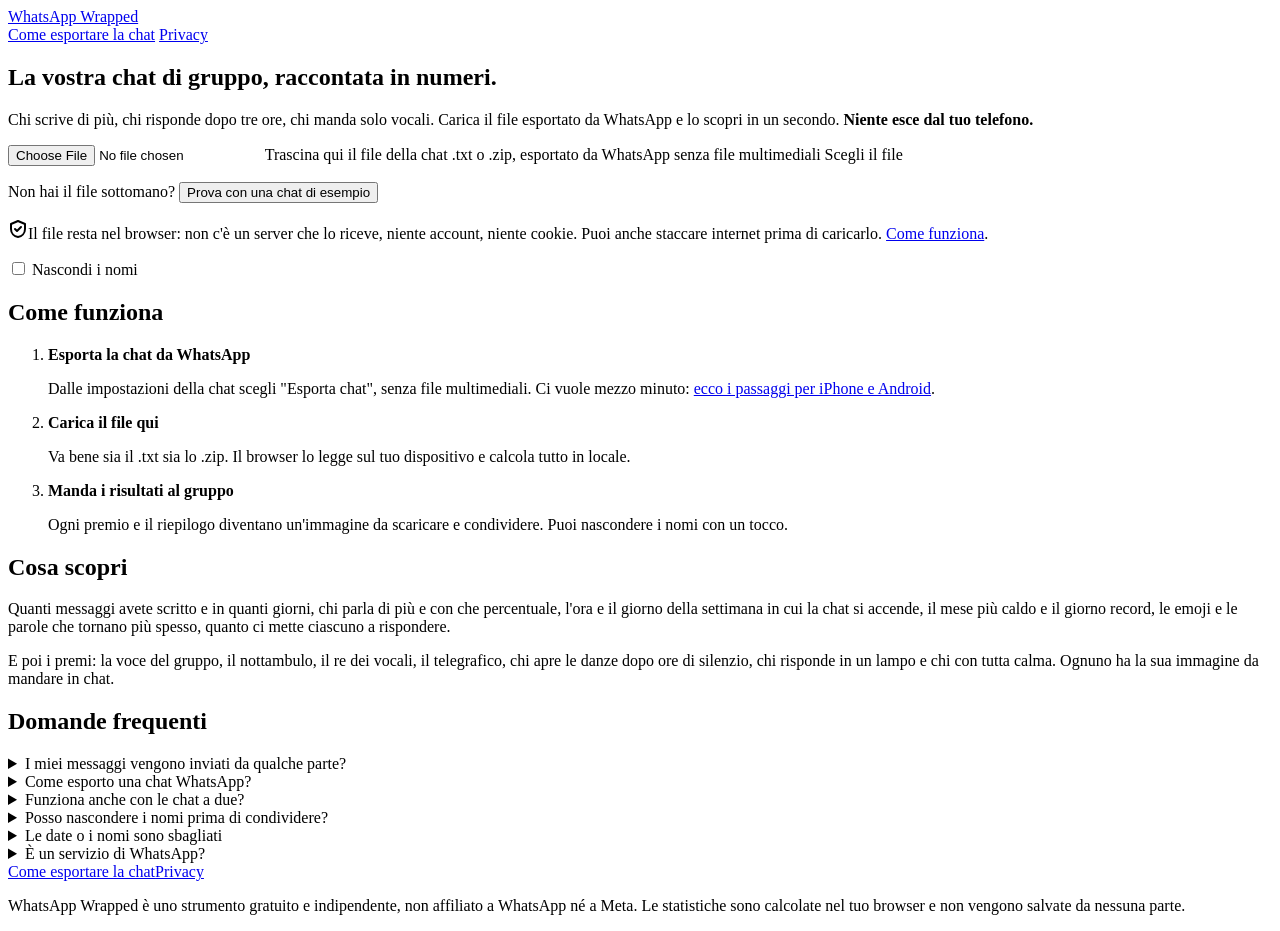
==== index.html @ 647332cc "Pubblica WhatsApp Wrapped" ====
<!doctype html>
<html lang="it">
<head>
<meta charset="utf-8">
<meta name="viewport" content="width=device-width, initial-scale=1">
<title>WhatsApp Wrapped: le statistiche della tua chat di gruppo</title>
<meta name="description" content="Carica l'esportazione di una chat WhatsApp e scopri chi scrive di più, l'ora di punta, le emoji preferite e i premi del gruppo. Gratis, in italiano, tutto nel browser: nessun dato viene inviato.">
<link rel="canonical" href="https://strumentigratisitalia.github.io/whatsapp-wrapped/">
<meta property="og:type" content="website">
<meta property="og:title" content="WhatsApp Wrapped: le statistiche della tua chat di gruppo">
<meta property="og:description" content="Chi scrive di più? Chi risponde dopo tre ore? Carica la chat e scoprilo. Gratis e senza inviare niente a nessuno.">
<meta property="og:url" content="https://strumentigratisitalia.github.io/whatsapp-wrapped/">
<meta property="og:image" content="https://strumentigratisitalia.github.io/whatsapp-wrapped/og.png">
<meta property="og:locale" content="it_IT">
<meta name="twitter:card" content="summary_large_image">
<meta name="theme-color" content="#1b1038">
<link rel="icon" href="favicon.svg" type="image/svg+xml">
<link rel="preconnect" href="https://fonts.googleapis.com">
<link rel="preconnect" href="https://fonts.gstatic.com" crossorigin>
<link href="https://fonts.googleapis.com/css2?family=Syne:wght@800&family=Instrument+Sans:wght@400;500;600;700&display=swap" rel="stylesheet">
<link rel="stylesheet" href="style.css">
<script type="application/ld+json">
{"@context":"https://schema.org","@graph":[
{"@type":"WebApplication","name":"WhatsApp Wrapped","url":"https://strumentigratisitalia.github.io/whatsapp-wrapped/","applicationCategory":"UtilitiesApplication","operatingSystem":"Any","inLanguage":"it","isAccessibleForFree":true,"offers":{"@type":"Offer","price":"0","priceCurrency":"EUR"},"description":"Statistiche e premi di una chat WhatsApp a partire dal file esportato, calcolati nel browser senza inviare dati."},
{"@type":"FAQPage","mainEntity":[
{"@type":"Question","name":"I miei messaggi vengono inviati da qualche parte?","acceptedAnswer":{"@type":"Answer","text":"No. Il file viene letto dal browser sul tuo dispositivo e le statistiche sono calcolate lì. Il sito non ha un server che riceve dati, non usa cookie e non chiede registrazioni."}},
{"@type":"Question","name":"Come esporto una chat WhatsApp?","acceptedAnswer":{"@type":"Answer","text":"Apri la chat, tocca il nome del gruppo o i tre puntini, scegli Altro, poi Esporta chat e Senza file multimediali. Salva il file .txt o .zip e caricalo qui. La guida completa per iPhone e Android è nella pagina Come esportare la chat."}},
{"@type":"Question","name":"Funziona anche con le chat a due?","acceptedAnswer":{"@type":"Answer","text":"Sì. Con due persone vedi comunque classifica, orari, emoji, parole e i premi; con i gruppi numerosi i premi diventano più divertenti."}},
{"@type":"Question","name":"Posso nascondere i nomi prima di condividere?","acceptedAnswer":{"@type":"Answer","text":"Sì, c'è un interruttore che sostituisce i nomi con Persona 1, Persona 2 e così via, anche nelle immagini da scaricare."}}
]}]}
</script>
<script data-goatcounter="https://strumentigratisitalia.goatcounter.com/count" async src="//gc.zgo.at/count.js"></script>
</head>
<body>
<header class="cont testata">
  <a class="marchio" href="./"><span class="bolla" aria-hidden="true"></span>WhatsApp Wrapped</a>
  <nav aria-label="Pagine">
    <a href="come-esportare/">Come esportare la chat</a>
    <a href="privacy/">Privacy</a>
  </nav>
</header>

<main>
  <section class="cont hero">
    <h1>La vostra chat di gruppo, raccontata in numeri.</h1>
    <p class="sotto">Chi scrive di più, chi risponde dopo tre ore, chi manda solo vocali. Carica il file esportato da WhatsApp e lo scopri in un secondo. <strong>Niente esce dal tuo telefono.</strong></p>

    <div class="stretto">
      <div class="zona" id="zona">
        <input type="file" id="file" accept=".txt,.zip,text/plain,application/zip" aria-label="Carica il file della chat esportata da WhatsApp (.txt o .zip)">
        <span class="grande">Trascina qui il file della chat</span>
        <span class="piccolo">.txt o .zip, esportato da WhatsApp senza file multimediali</span>
        <span class="btn" aria-hidden="true">Scegli il file</span>
      </div>
      <p class="demo">Non hai il file sottomano? <button type="button" id="demo">Prova con una chat di esempio</button></p>
      <p class="stato" id="stato" aria-live="polite"></p>
      <div class="errore" id="errore" role="alert"></div>
      <p class="riga-privacy"><svg width="20" height="20" viewBox="0 0 20 20" fill="none" aria-hidden="true"><path d="M10 2 3 5v5c0 4.2 3 7.4 7 8 4-.6 7-3.8 7-8V5l-7-3Z" stroke="currentColor" stroke-width="2" stroke-linejoin="round"/><path d="m7 10 2 2 4-4" stroke="currentColor" stroke-width="2" stroke-linecap="round" stroke-linejoin="round"/></svg><span>Il file resta nel browser: non c'è un server che lo riceve, niente account, niente cookie. Puoi anche staccare internet prima di caricarlo. <a href="privacy/">Come funziona</a>.</span></p>
    </div>
  </section>

  <div id="risultati" aria-live="polite">
    <div class="barra">
      <div class="cont">
        <span class="nome-chat" id="nomeChat"></span>
        <label class="interruttore"><input type="checkbox" id="anonimo"> Nascondi i nomi</label>
      </div>
    </div>
    <div id="slides"></div>
  </div>

  <section class="cont passi" id="come-funziona">
    <h2>Come funziona</h2>
    <ol>
      <li><strong>Esporta la chat da WhatsApp</strong><p>Dalle impostazioni della chat scegli "Esporta chat", senza file multimediali. Ci vuole mezzo minuto: <a href="come-esportare/">ecco i passaggi per iPhone e Android</a>.</p></li>
      <li><strong>Carica il file qui</strong><p>Va bene sia il .txt sia lo .zip. Il browser lo legge sul tuo dispositivo e calcola tutto in locale.</p></li>
      <li><strong>Manda i risultati al gruppo</strong><p>Ogni premio e il riepilogo diventano un'immagine da scaricare e condividere. Puoi nascondere i nomi con un tocco.</p></li>
    </ol>
  </section>

  <section class="cont sezione">
    <h2>Cosa scopri</h2>
    <p>Quanti messaggi avete scritto e in quanti giorni, chi parla di più e con che percentuale, l'ora e il giorno della settimana in cui la chat si accende, il mese più caldo e il giorno record, le emoji e le parole che tornano più spesso, quanto ci mette ciascuno a rispondere.</p>
    <p>E poi i premi: la voce del gruppo, il nottambulo, il re dei vocali, il telegrafico, chi apre le danze dopo ore di silenzio, chi risponde in un lampo e chi con tutta calma. Ognuno ha la sua immagine da mandare in chat.</p>
  </section>

  <section class="cont sezione faq" id="faq">
    <h2>Domande frequenti</h2>
    <details><summary>I miei messaggi vengono inviati da qualche parte?</summary><p>No. Il file viene letto dal browser sul tuo dispositivo e le statistiche sono calcolate lì. Il sito non ha un server che riceve dati, non usa cookie e non chiede registrazioni. Se vuoi una prova, carica il file con la connessione spenta: funziona lo stesso.</p></details>
    <details><summary>Come esporto una chat WhatsApp?</summary><p>Apri la chat, tocca il nome del gruppo (iPhone) o i tre puntini (Android), scegli "Altro" e poi "Esporta chat", infine "Senza file multimediali". Salva il file e caricalo qui. <a href="come-esportare/">Guida completa con tutti i passaggi</a>.</p></details>
    <details><summary>Funziona anche con le chat a due?</summary><p>Sì. Con due persone vedi comunque classifica, orari, emoji, parole e i premi. Con i gruppi numerosi i premi diventano più divertenti.</p></details>
    <details><summary>Posso nascondere i nomi prima di condividere?</summary><p>Sì. L'interruttore "Nascondi i nomi" sostituisce i nomi con Persona 1, Persona 2 e così via, anche nelle immagini da scaricare.</p></details>
    <details><summary>Le date o i nomi sono sbagliati</summary><p>WhatsApp esporta le date nel formato del telefono. Il sito riconosce da solo giorno/mese e mese/giorno, orari a 12 e 24 ore, formato iPhone e Android, italiano e inglese. Se qualcosa non torna, controlla che il file sia quello originale e non una copia modificata.</p></details>
    <details><summary>È un servizio di WhatsApp?</summary><p>No. È uno strumento indipendente e gratuito, non collegato a WhatsApp o a Meta. Il nome WhatsApp è un marchio dei rispettivi proprietari.</p></details>
  </section>
</main>

<footer class="cont piede">
  <nav aria-label="Note legali"><a href="come-esportare/">Come esportare la chat</a><a href="privacy/">Privacy</a></nav>
  <p>WhatsApp Wrapped è uno strumento gratuito e indipendente, non affiliato a WhatsApp né a Meta. Le statistiche sono calcolate nel tuo browser e non vengono salvate da nessuna parte.</p>
</footer>

<div id="toast" role="status" aria-live="polite"></div>
<script src="parser.js"></script>
<script src="stats.js"></script>
<script src="demo.js"></script>
<script src="app.js"></script>
</body>
</html>
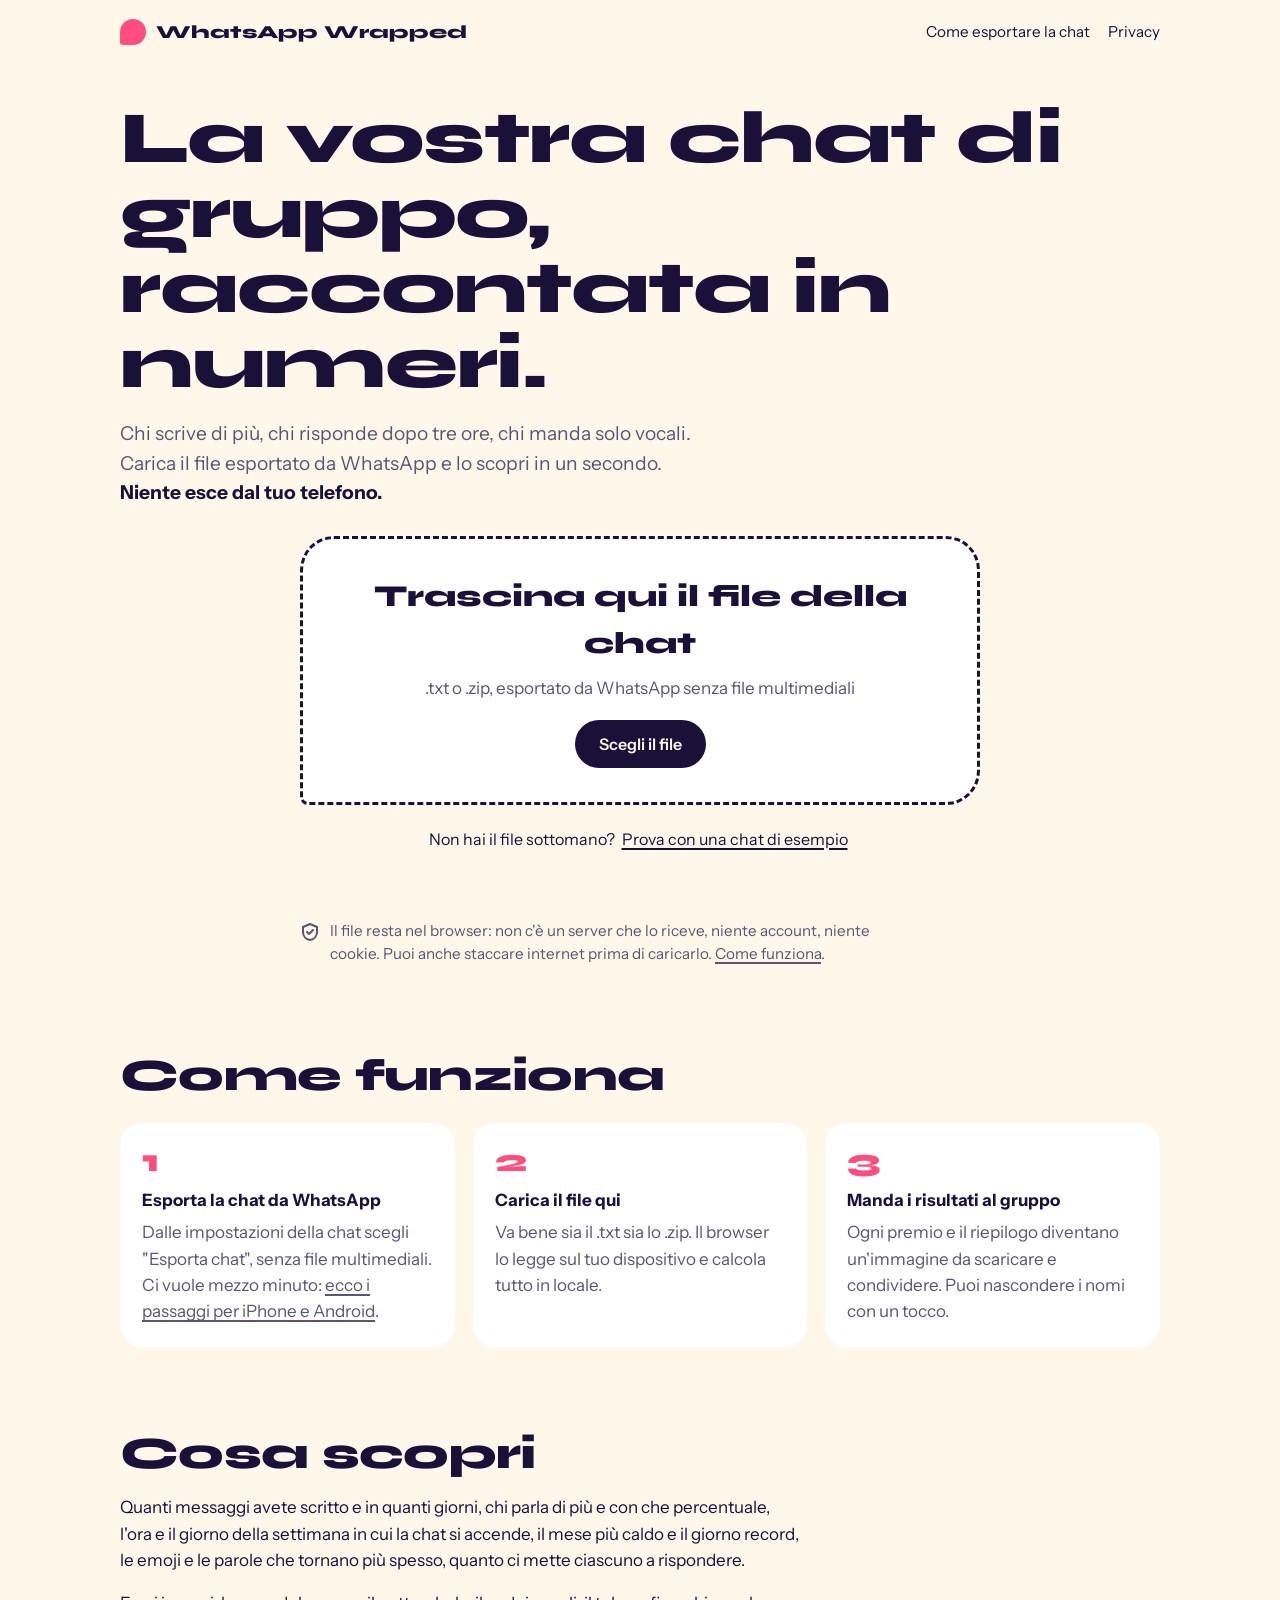
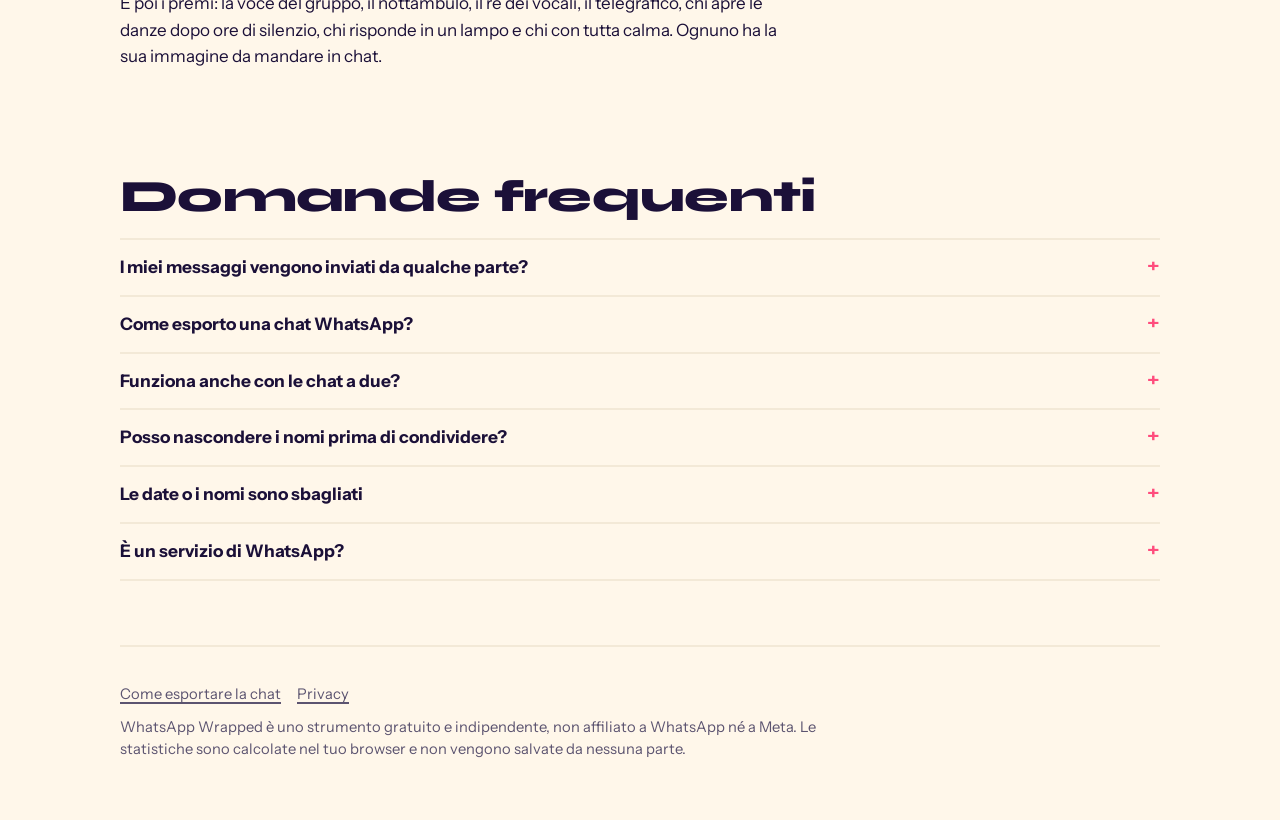
==== commit 4cc5351a: "Titolo e descrizione più corti, barre dei grafici non focalizzabili" ====
--- a/index.html
+++ b/index.html
@@ -4,7 +4,7 @@
 <meta charset="utf-8">
 <meta name="viewport" content="width=device-width, initial-scale=1">
 <title>WhatsApp Wrapped: le statistiche della tua chat di gruppo</title>
-<meta name="description" content="Carica l'esportazione di una chat WhatsApp e scopri chi scrive di più, l'ora di punta, le emoji preferite e i premi del gruppo. Gratis, in italiano, tutto nel browser: nessun dato viene inviato.">
+<meta name="description" content="Carica la chat esportata da WhatsApp e scopri chi scrive di più, l'ora di punta, le emoji e i premi del gruppo. Gratis e tutto nel browser.">
 <link rel="canonical" href="https://strumentigratisitalia.github.io/whatsapp-wrapped/">
 <meta property="og:type" content="website">
 <meta property="og:title" content="WhatsApp Wrapped: le statistiche della tua chat di gruppo">
--- a/style.css
+++ b/style.css
@@ -0,0 +1,197 @@
+:root {
+  --notte: #1b1038;
+  --notte-2: #2a1c52;
+  --panna: #fff7ea;
+  --panna-2: #f3e9d7;
+  --inchiostro-2: #5c5470;
+  --lampone: #ff4d7d;
+  --lime: #d9ff57;
+  --cielo: #8fd9ff;
+  --viola: #6d4bff;
+  --bianco: #ffffff;
+  --raggio: 22px;
+  --display: "Syne", "Arial Black", sans-serif;
+  --testo: "Instrument Sans", system-ui, sans-serif;
+}
+* { box-sizing: border-box; }
+html { scroll-behavior: smooth; }
+@media (prefers-reduced-motion: reduce) { html { scroll-behavior: auto; } *, *::before, *::after { animation: none !important; transition: none !important; } }
+body {
+  margin: 0; background: var(--panna); color: var(--notte);
+  font-family: var(--testo); font-size: 17px; line-height: 1.55;
+  -webkit-font-smoothing: antialiased;
+}
+h1, h2, h3 { font-family: var(--display); font-weight: 800; line-height: 1.02; letter-spacing: -0.015em; margin: 0; }
+h1 { font-size: clamp(2.3rem, 7.2vw, 4.6rem); }
+h2 { font-size: clamp(1.7rem, 4.6vw, 2.8rem); }
+h3 { font-size: 1.25rem; line-height: 1.2; }
+p { margin: 0 0 1em; }
+a { color: inherit; text-decoration-thickness: 2px; text-underline-offset: 3px; }
+a:hover { color: var(--viola); }
+:focus-visible { outline: 3px solid var(--viola); outline-offset: 3px; border-radius: 6px; }
+.sr-only { position: absolute; width: 1px; height: 1px; overflow: hidden; clip: rect(0 0 0 0); white-space: nowrap; }
+.cont { width: min(100% - 32px, 1040px); margin-inline: auto; }
+.stretto { width: min(100% - 32px, 680px); margin-inline: auto; }
+
+/* Testata */
+.testata { display: flex; align-items: center; justify-content: space-between; gap: 16px; padding: 18px 0; }
+.marchio { font-family: var(--display); font-weight: 800; font-size: 1.15rem; text-decoration: none; display: inline-flex; align-items: center; gap: 10px; }
+.marchio .bolla { width: 26px; height: 26px; background: var(--lampone); border-radius: 13px 13px 13px 3px; display: inline-block; }
+.testata nav { display: flex; gap: 18px; font-size: .95rem; }
+.testata nav a { text-decoration: none; }
+.testata nav a:hover { text-decoration: underline; }
+
+/* Hero */
+.hero { padding: 36px 0 32px; }
+.hero h1 { max-width: 15ch; }
+.hero .sotto { font-size: 1.2rem; max-width: 46ch; margin: 18px 0 28px; color: var(--inchiostro-2); }
+.hero .sotto strong { color: var(--notte); }
+
+/* Zona di caricamento: una grande bolla di chat */
+.zona {
+  position: relative; background: var(--bianco); border: 3px dashed var(--notte); border-radius: 34px 34px 34px 8px;
+  padding: 34px 28px; text-align: center; cursor: pointer; transition: background .15s, transform .15s;
+}
+.zona.sopra { background: var(--lime); transform: scale(1.01); border-style: solid; }
+.zona input { position: absolute; inset: 0; opacity: 0; width: 100%; height: 100%; cursor: pointer; }
+.zona .grande { font-family: var(--display); font-weight: 800; font-size: clamp(1.3rem, 3.4vw, 1.9rem); display: block; }
+.zona .piccolo { color: var(--inchiostro-2); margin: 8px 0 18px; display: block; }
+.btn {
+  display: inline-flex; align-items: center; gap: 10px; background: var(--notte); color: var(--panna); border: 0; border-radius: 999px;
+  font: 600 1rem var(--testo); padding: 14px 24px; cursor: pointer; text-decoration: none; position: relative; z-index: 1;
+}
+.btn:hover { background: var(--viola); color: var(--bianco); }
+.btn.chiaro { background: var(--bianco); color: var(--notte); border: 2px solid var(--notte); }
+.btn.chiaro:hover { background: var(--lime); }
+.btn.piccolo { padding: 10px 16px; font-size: .92rem; }
+.demo { margin-top: 18px; text-align: center; font-size: 1rem; }
+.demo button { background: none; border: 0; font: inherit; color: var(--notte); text-decoration: underline; text-decoration-thickness: 2px; text-underline-offset: 3px; cursor: pointer; padding: 4px; }
+.demo button:hover { color: var(--viola); }
+.riga-privacy { display: flex; gap: 10px; align-items: flex-start; margin-top: 22px; color: var(--inchiostro-2); font-size: .95rem; max-width: 60ch; }
+.riga-privacy svg { flex: none; margin-top: 3px; }
+.errore { background: #ffe0e8; border: 2px solid var(--lampone); border-radius: 14px; padding: 14px 18px; margin-top: 18px; display: none; }
+.errore.on { display: block; }
+.stato { margin-top: 14px; color: var(--inchiostro-2); min-height: 1.5em; }
+
+/* Come funziona */
+.passi { padding: 40px 0; }
+.passi ol { list-style: none; padding: 0; margin: 24px 0 0; display: grid; gap: 18px; grid-template-columns: repeat(auto-fit, minmax(230px, 1fr)); counter-reset: p; }
+.passi li { counter-increment: p; background: var(--bianco); border-radius: var(--raggio); padding: 22px; }
+.passi li::before { content: counter(p); font-family: var(--display); font-weight: 800; font-size: 2rem; color: var(--lampone); display: block; line-height: 1; margin-bottom: 10px; }
+.passi li p { margin: 6px 0 0; color: var(--inchiostro-2); }
+
+/* Sezioni di testo */
+.sezione { padding: 44px 0; }
+.sezione h2 { margin-bottom: 18px; }
+.sezione p { max-width: 62ch; }
+.faq details { border-top: 2px solid var(--panna-2); padding: 14px 0; }
+.faq details:last-child { border-bottom: 2px solid var(--panna-2); }
+.faq summary { cursor: pointer; font-weight: 700; font-size: 1.08rem; list-style: none; display: flex; justify-content: space-between; gap: 12px; }
+.faq summary::after { content: "+"; font-family: var(--display); font-size: 1.4rem; line-height: 1; color: var(--lampone); }
+.faq details[open] summary::after { content: "–"; }
+.faq details p { margin: 10px 0 0; color: var(--inchiostro-2); }
+.piede { padding: 36px 0 44px; color: var(--inchiostro-2); font-size: .92rem; border-top: 2px solid var(--panna-2); margin-top: 20px; }
+.piede nav { display: flex; flex-wrap: wrap; gap: 16px; margin-bottom: 10px; }
+.piede p { max-width: 70ch; }
+
+/* Risultati: una pila di "slide" colorate */
+#risultati { display: none; }
+#risultati.on { display: block; }
+.barra { position: sticky; top: 0; z-index: 5; background: var(--panna); border-bottom: 2px solid var(--panna-2); padding: 10px 0; }
+.barra .cont { display: flex; flex-wrap: wrap; align-items: center; gap: 10px 18px; }
+.barra .nome-chat { font-weight: 700; margin-right: auto; }
+.interruttore { display: inline-flex; align-items: center; gap: 8px; cursor: pointer; font-size: .95rem; }
+.interruttore input { width: 20px; height: 20px; accent-color: var(--viola); }
+.slide { padding: 64px 0; }
+.slide .stretto > * + * { margin-top: 18px; }
+.slide.notte { background: var(--notte); color: var(--panna); }
+.slide.lime { background: var(--lime); color: var(--notte); }
+.slide.lampone { background: var(--lampone); color: var(--notte); }
+.slide.cielo { background: var(--cielo); color: var(--notte); }
+.slide.viola { background: var(--viola); color: var(--bianco); }
+.slide.panna { background: var(--panna); color: var(--notte); }
+.slide h2 { font-size: clamp(2rem, 6vw, 3.6rem); }
+.slide .intro { font-size: 1.05rem; opacity: .85; margin: 0; }
+.numerone { font-family: var(--display); font-weight: 800; font-size: clamp(4rem, 16vw, 9rem); line-height: .95; letter-spacing: -0.03em; display: block; }
+.slide .dida { font-size: 1.15rem; max-width: 40ch; }
+.griglia-dati { display: grid; grid-template-columns: repeat(auto-fit, minmax(140px, 1fr)); gap: 14px; }
+.dato { border: 2px solid currentColor; border-radius: 18px; padding: 14px 16px; }
+.dato b { font-family: var(--display); font-weight: 800; font-size: 1.9rem; display: block; line-height: 1; }
+.dato span { font-size: .92rem; opacity: .85; }
+
+/* Classifica: barre orizzontali, una tinta, etichette dirette */
+.classifica { list-style: none; padding: 0; margin: 0; display: grid; gap: 12px; }
+.classifica li { display: grid; grid-template-columns: 1fr auto; gap: 4px 12px; align-items: end; }
+.classifica .chi { font-weight: 700; font-size: 1.1rem; }
+.classifica .quanto { font-size: .95rem; opacity: .85; text-align: right; }
+.classifica .barra-h { grid-column: 1 / -1; height: 14px; background: rgba(0,0,0,.14); border-radius: 7px; overflow: hidden; }
+.slide.notte .classifica .barra-h { background: rgba(255,255,255,.14); }
+.classifica .barra-h i { display: block; height: 100%; background: currentColor; border-radius: 7px; }
+
+/* Grafici a barre verticali (ore, giorni, mesi): una sola serie, una sola tinta */
+.grafico { display: grid; grid-auto-flow: column; grid-auto-columns: 1fr; gap: 3px; align-items: end; height: 150px; }
+.grafico .b { background: currentColor; opacity: .35; border-radius: 4px 4px 0 0; min-height: 2px; position: relative; }
+.grafico .b.top { opacity: 1; }
+.grafico .b:hover { opacity: .8; }
+.grafico .b.top:hover { opacity: 1; }
+.grafico .b .tip { position: absolute; bottom: 100%; left: 50%; transform: translateX(-50%); background: var(--notte); color: var(--panna); font-size: .8rem; padding: 4px 8px; border-radius: 8px; white-space: nowrap; display: none; z-index: 2; margin-bottom: 4px; }
+.grafico .b:hover .tip { display: block; }
+.assi { display: grid; grid-auto-flow: column; grid-auto-columns: 1fr; gap: 3px; font-size: .78rem; opacity: .8; margin-top: 6px; }
+.assi span { text-align: center; overflow: hidden; white-space: nowrap; }
+.tabella-dati { margin-top: 14px; font-size: .9rem; }
+.tabella-dati summary { cursor: pointer; opacity: .85; }
+.tabella-dati table { border-collapse: collapse; margin-top: 8px; }
+.tabella-dati td, .tabella-dati th { padding: 3px 10px 3px 0; text-align: left; border-bottom: 1px solid rgba(128,128,128,.3); }
+
+/* Emoji e parole */
+.emoji-grandi { display: flex; flex-wrap: wrap; gap: 14px; align-items: flex-end; }
+.emoji-grandi .e { text-align: center; }
+.emoji-grandi .e:first-child span.s { font-size: 5rem; }
+.emoji-grandi span.s { font-size: 2.6rem; display: block; line-height: 1.1; }
+.emoji-grandi small { font-size: .85rem; opacity: .85; }
+.chips { display: flex; flex-wrap: wrap; gap: 8px; }
+.chips span { border: 2px solid currentColor; border-radius: 999px; padding: 6px 14px; font-weight: 600; }
+.chips span b { font-weight: 400; opacity: .75; margin-left: 6px; }
+
+/* Premi */
+.premi { display: grid; gap: 14px; grid-template-columns: repeat(auto-fill, minmax(240px, 1fr)); }
+.premio { background: var(--panna); color: var(--notte); border-radius: var(--raggio); padding: 20px; display: flex; flex-direction: column; gap: 6px; }
+.premio:nth-child(4n+1) { background: var(--lime); }
+.premio:nth-child(4n+2) { background: var(--cielo); }
+.premio:nth-child(4n+3) { background: var(--lampone); }
+.premio h3 { font-size: 1.5rem; }
+.premio .vincitore { font-size: 1.15rem; font-weight: 700; }
+.premio .perche { font-size: .92rem; opacity: .8; margin: 0; }
+.premio .valore { font-size: .98rem; margin: 0; }
+.premio button { margin-top: auto; align-self: flex-start; }
+
+/* Persone */
+.persone details { border: 2px solid currentColor; border-radius: 18px; padding: 12px 18px; margin-top: 10px; }
+.persone summary { cursor: pointer; font-weight: 700; font-size: 1.1rem; }
+.persone dl { display: grid; grid-template-columns: repeat(auto-fit, minmax(160px, 1fr)); gap: 12px; margin: 14px 0 6px; }
+.persone dt { font-size: .85rem; opacity: .8; }
+.persone dd { margin: 0; font-weight: 700; }
+
+/* Azioni finali */
+.azioni { display: flex; flex-wrap: wrap; gap: 12px; }
+#toast { position: fixed; left: 50%; bottom: 24px; transform: translate(-50%, 20px); background: var(--notte); color: var(--panna); padding: 12px 20px; border-radius: 999px; opacity: 0; transition: opacity .2s, transform .2s; pointer-events: none; z-index: 20; max-width: calc(100% - 32px); }
+#toast.on { opacity: 1; transform: translate(-50%, 0); }
+
+/* Pagine di testo (guida, privacy) */
+.articolo { padding: 24px 0 48px; }
+.articolo h1 { font-size: clamp(2rem, 6vw, 3.4rem); margin-bottom: 14px; max-width: 18ch; }
+.articolo h2 { font-size: 1.6rem; margin: 36px 0 12px; }
+.articolo h3 { margin: 22px 0 8px; }
+.articolo p, .articolo li { max-width: 64ch; }
+.articolo ol, .articolo ul { padding-left: 22px; }
+.articolo li { margin-bottom: 8px; }
+.articolo .nota { background: var(--bianco); border-left: 5px solid var(--lampone); padding: 14px 18px; border-radius: 0 14px 14px 0; }
+.articolo img { max-width: 100%; border-radius: 14px; }
+
+@media (max-width: 560px) {
+  .testata nav { gap: 12px; font-size: .9rem; }
+  .slide { padding: 48px 0; }
+  .grafico { height: 120px; }
+  .assi span:nth-child(even) { visibility: hidden; }
+  .assi.sette span:nth-child(even) { visibility: visible; }
+}
